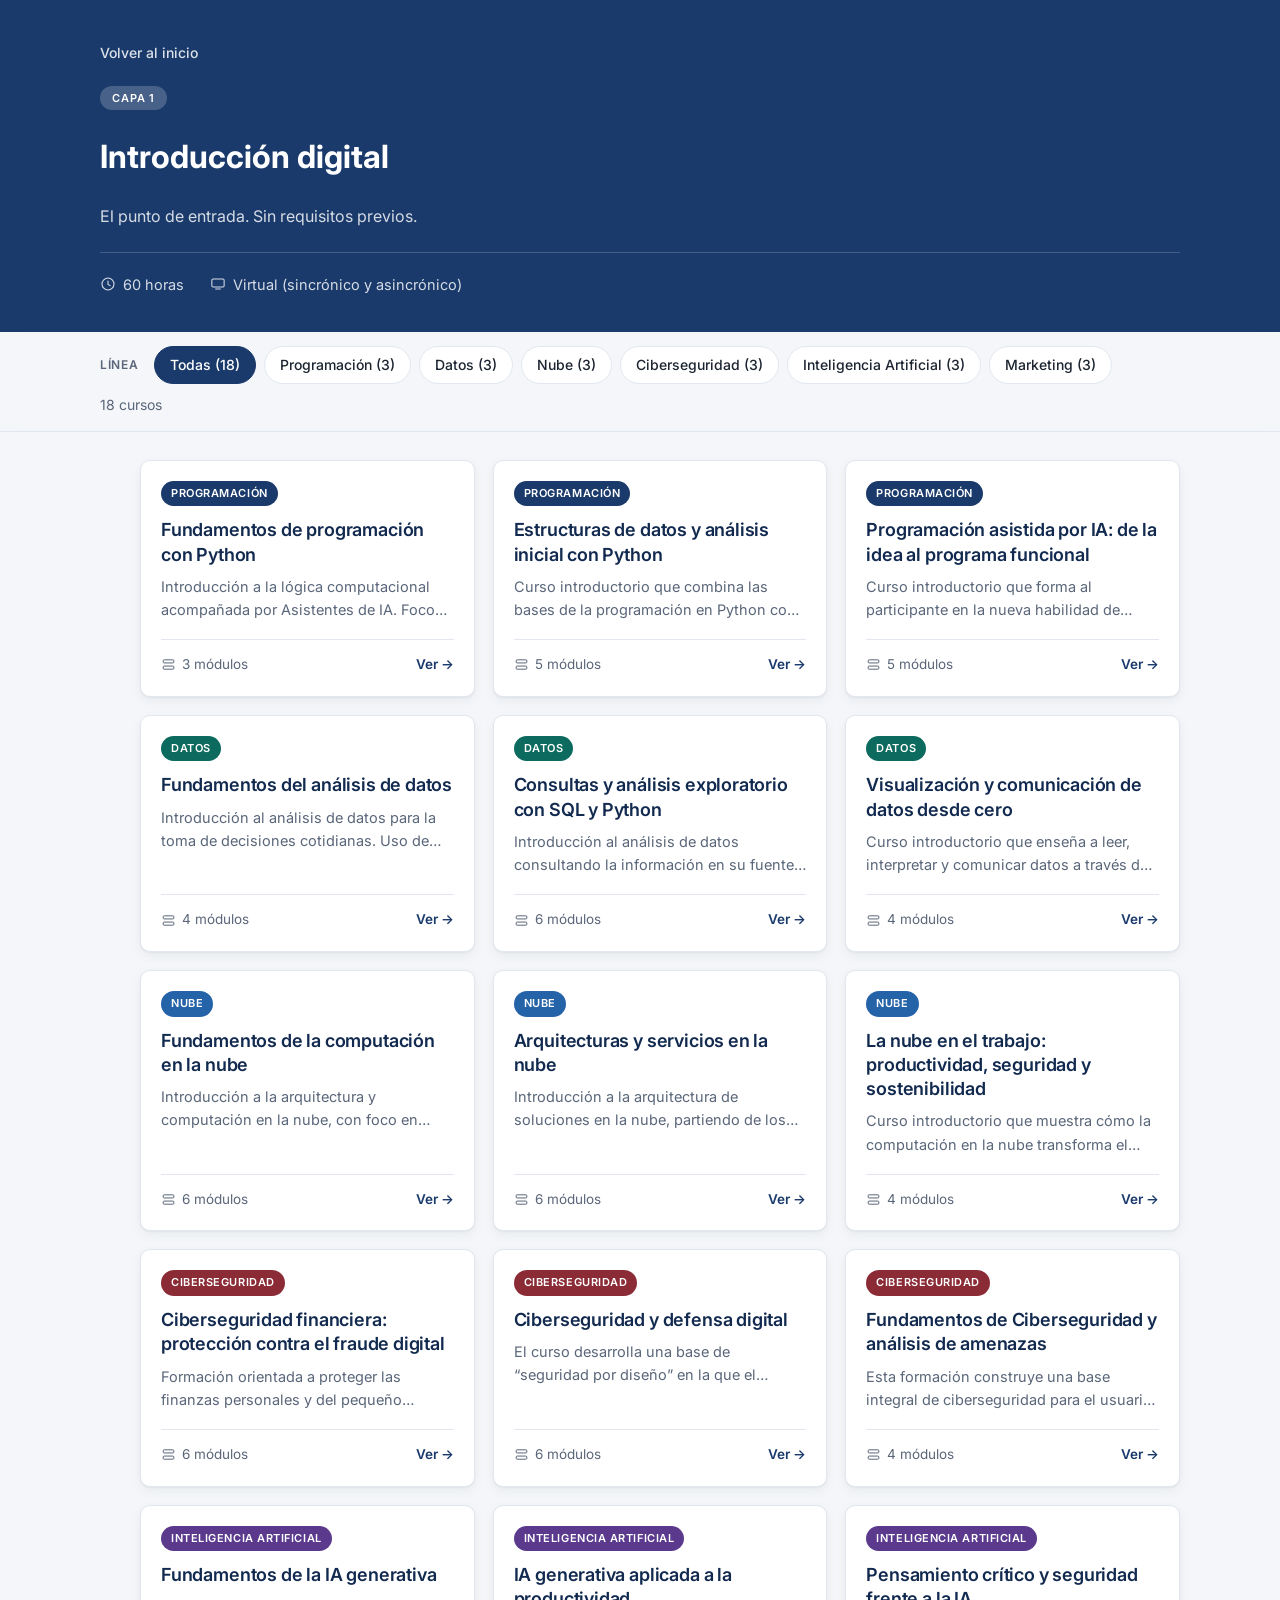
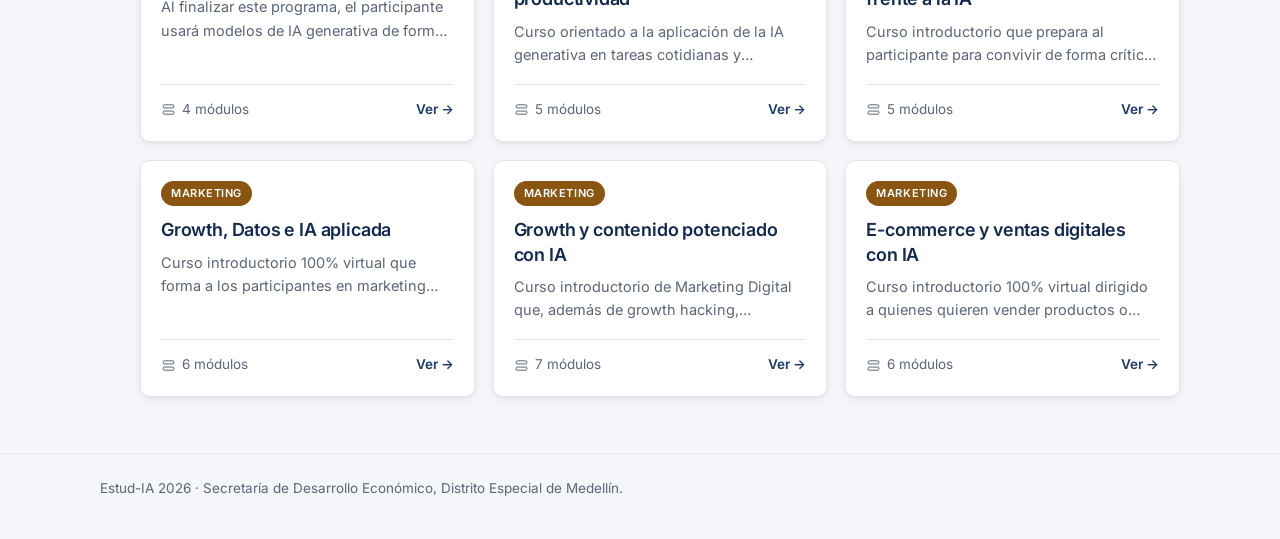
==== capa.html @ e7c335a9 "Capa 1 y Capa 2" ====
<!doctype html>
<html lang="es">
<head>
<meta charset="utf-8">
<meta name="viewport" content="width=device-width, initial-scale=1">
<title>Cursos · Estud-IA</title>
<link rel="preconnect" href="https://fonts.googleapis.com">
<link rel="preconnect" href="https://fonts.gstatic.com" crossorigin>
<link href="https://fonts.googleapis.com/css2?family=Inter:wght@400;500;600;700&display=swap" rel="stylesheet">
<link rel="stylesheet" href="styles.css">
</head>
<body>

<a class="salto" href="#catalogo">Saltar al catálogo</a>

<header class="cabecera">
  <div class="contenedor">
    <a class="volver" href="index.html" id="volver">Volver al inicio</a>
    <div id="cabecera-capa"></div>
  </div>
</header>

<nav class="filtros" aria-label="Filtros del catálogo">
  <div class="contenedor" id="filtros"></div>
</nav>

<main class="contenedor" id="catalogo">

  <p class="estado" id="cargando">Cargando el catálogo…</p>

  <div class="estado oculto" id="error">
    <h2>No se pudo cargar el catálogo</h2>
    <p id="error-detalle"></p>
    <p class="acciones"><a class="boton" href="index.html">Volver al inicio</a></p>
  </div>

  <div class="estado oculto" id="vacio">
    <h2>Sin cursos con estos filtros</h2>
    <p>Prueba con otra combinación o vuelve a «Todas».</p>
  </div>

  <ul class="rejilla oculto" id="rejilla"></ul>

</main>

<footer class="pie-sitio">
  <div class="contenedor">
    <p>Estud-IA 2026 · Secretaría de Desarrollo Económico, Distrito Especial de Medellín.</p>
  </div>
</footer>

<script src="datos.js"></script>
<script>
(function () {
  'use strict';

  var E = window.EstudIA;
  var $ = function (id) { return document.getElementById(id); };

  // ?n=1 o ?n=2. Si falta o no es válido, se asume Capa 1.
  var capa = parseInt(new URLSearchParams(window.location.search).get('n'), 10);
  if (!capa || capa < 1) { capa = 1; }

  var cursos = [];
  var fLinea = 'todas';
  var fNivel = 'todos';

  /* ---- Cabecera ---- */

  function pintarCabecera(meta) {
    var info = E.CAPAS[capa] || { nombre: 'Capa ' + capa, lema: '' };
    document.title = 'Capa ' + capa + ' · ' + info.nombre + ' · Estud-IA';

    var ficha = '';
    if (meta && meta.duracion) {
      ficha += '<span class="dato">' + E.ICONOS.reloj + E.esc(meta.duracion) + '</span>';
    }
    if (meta && meta.modalidad) {
      ficha += '<span class="dato">' + E.ICONOS.modalidad + E.esc(meta.modalidad) + '</span>';
    }

    $('cabecera-capa').innerHTML =
      '<span class="etiqueta-capa">Capa ' + capa + '</span>' +
      '<h1>' + E.esc(info.nombre) + '</h1>' +
      (info.lema ? '<p class="bajada">' + E.esc(info.lema) + '</p>' : '') +
      (ficha ? '<div class="ficha">' + ficha + '</div>' : '');
  }

  /* ---- Filtros ---- */

  function boton(grupo, valor, etiqueta, n, activo) {
    return '<button type="button" class="chip-filtro" data-grupo="' + grupo + '"' +
           ' data-valor="' + E.esc(valor) + '" aria-pressed="' + activo + '">' +
           E.esc(etiqueta) + ' (' + n + ')</button>';
  }

  function pintarFiltros() {
    var html = '';

    // Línea de formación, en el orden de LINEAS.
    var presentes = Object.keys(E.LINEAS).filter(function (cat) {
      return cursos.some(function (c) { return c.categoria === cat; });
    });
    cursos.forEach(function (c) {
      if (presentes.indexOf(c.categoria) === -1) { presentes.push(c.categoria); }
    });

    html += '<div class="grupo-filtro"><span class="etiqueta-filtro">Línea</span>' +
            boton('linea', 'todas', 'Todas', cursos.length, fLinea === 'todas');
    presentes.forEach(function (cat) {
      var n = cursos.filter(function (c) { return c.categoria === cat; }).length;
      html += boton('linea', cat, E.nombreLinea(cat), n, fLinea === cat);
    });
    html += '</div>';

    // Nivel: solo si esta capa los tiene (Capa 1 no).
    var conNivel = Object.keys(E.NIVELES).filter(function (niv) {
      return cursos.some(function (c) { return c.nivel === niv; });
    });
    if (conNivel.length) {
      html += '<div class="grupo-filtro"><span class="etiqueta-filtro">Nivel</span>' +
              boton('nivel', 'todos', 'Todos', cursos.length, fNivel === 'todos');
      conNivel.forEach(function (niv) {
        var n = cursos.filter(function (c) { return c.nivel === niv; }).length;
        html += boton('nivel', niv, E.NIVELES[niv], n, fNivel === niv);
      });
      html += '</div>';
    }

    html += '<p class="conteo" id="conteo"></p>';
    $('filtros').innerHTML = html;
  }

  $('filtros').addEventListener('click', function (ev) {
    var b = ev.target.closest('.chip-filtro');
    if (!b) { return; }
    if (b.dataset.grupo === 'linea') { fLinea = b.dataset.valor; }
    else { fNivel = b.dataset.valor; }

    Array.prototype.forEach.call(
      $('filtros').querySelectorAll('.chip-filtro'),
      function (otro) {
        var activo = (otro.dataset.grupo === 'linea')
          ? otro.dataset.valor === fLinea
          : otro.dataset.valor === fNivel;
        otro.setAttribute('aria-pressed', String(activo));
      }
    );
    pintarCursos();
  });

  /* ---- Tarjetas ---- */

  function tarjeta(c) {
    var n = (c.modulos || []).length;
    var nivel = E.nombreNivel(c.nivel);
    return '' +
      '<li>' +
      '<a class="tarjeta cat-' + E.esc(c.categoria) + '" href="curso.html?id=' +
        encodeURIComponent(c.id) + '">' +
        '<span class="encabezado-tarjeta">' +
          '<span class="chip-cat">' + E.esc(E.nombreLinea(c.categoria)) + '</span>' +
          (nivel ? '<span class="chip-nivel">' + E.esc(nivel) + '</span>' : '') +
        '</span>' +
        '<h2>' + E.esc(c.nombre) + '</h2>' +
        '<p class="resumen">' + E.esc(c.descripcion) + '</p>' +
        '<span class="pie">' +
          '<span class="dato">' + E.ICONOS.modulos + E.plural(n, 'módulo', 'módulos') + '</span>' +
          '<span class="ver" aria-hidden="true">Ver →</span>' +
        '</span>' +
      '</a>' +
      '</li>';
  }

  function pintarCursos() {
    var lista = cursos.filter(function (c) {
      return (fLinea === 'todas' || c.categoria === fLinea) &&
             (fNivel === 'todos'  || c.nivel === fNivel);
    });

    $('rejilla').innerHTML = lista.map(tarjeta).join('');
    $('rejilla').classList.toggle('oculto', lista.length === 0);
    $('vacio').classList.toggle('oculto', lista.length !== 0);

    var conteo = $('conteo');
    if (conteo) {
      conteo.textContent = (lista.length === cursos.length)
        ? E.plural(cursos.length, 'curso', 'cursos')
        : E.plural(lista.length, 'curso', 'cursos') + ' de ' + cursos.length;
    }
  }

  /* ---- Arranque ---- */

  E.cargarCursos().then(function (doc) {
    $('cargando').classList.add('oculto');

    var todos = (doc && doc.cursos) || [];
    cursos = E.ordenar(todos.filter(function (c) { return c.capa === capa; }));

    if (!cursos.length) {
      $('error').classList.remove('oculto');
      $('error-detalle').textContent =
        'No hay cursos publicados para la Capa ' + capa + '.';
      $('cabecera-capa').innerHTML = '<h1>Capa ' + capa + '</h1>';
      return;
    }

    pintarCabecera(E.datosCapa(doc, capa));
    pintarFiltros();
    pintarCursos();

  }).catch(function (err) {
    $('cargando').classList.add('oculto');
    $('cabecera-capa').innerHTML = '<h1>Catálogo</h1>';
    $('error').classList.remove('oculto');
    $('error-detalle').textContent = err.message;
  });

})();
</script>

</body>
</html>
---- styles.css ----
/* Estud-IA — catálogo de cursos. CSS propio, sin frameworks. */

:root {
  --azul: #1a3a6b;
  --azul-oscuro: #122a4f;
  --azul-claro: #e8eef7;

  --fondo: #f4f6f9;
  --blanco: #ffffff;
  --borde: #e2e7ef;

  --texto: #1b2430;
  --texto-suave: #5a6679;

  --radio: 10px;
  --sombra: 0 1px 2px rgba(27, 36, 48, .06), 0 4px 12px rgba(27, 36, 48, .05);
  --sombra-alta: 0 2px 4px rgba(27, 36, 48, .08), 0 12px 28px rgba(27, 36, 48, .10);

  --ancho: 1120px;
  --gutter: 20px;
}

/* Un color por línea de formación. Se usa en el chip de la tarjeta. */
.cat-programacion   { --cat: #1a3a6b; }
.cat-datos          { --cat: #0c6b5e; }
.cat-nube           { --cat: #2563a8; }
.cat-ciberseguridad { --cat: #8a2b36; }
.cat-ia             { --cat: #5b3a8e; }
.cat-marketing      { --cat: #8a5411; }

*, *::before, *::after { box-sizing: border-box; }

html { -webkit-text-size-adjust: 100%; }

body {
  margin: 0;
  font-family: Inter, system-ui, -apple-system, "Segoe UI", Roboto, sans-serif;
  font-size: 16px;
  line-height: 1.6;
  color: var(--texto);
  background: var(--fondo);
  -webkit-font-smoothing: antialiased;
}

a { color: var(--azul); }

.contenedor {
  max-width: var(--ancho);
  margin: 0 auto;
  padding: 0 var(--gutter);
}

/* Accesibilidad: salto al contenido y foco visible. */
.salto {
  position: absolute;
  left: -9999px;
  top: 0;
  background: var(--blanco);
  color: var(--azul);
  padding: 10px 16px;
  z-index: 10;
}
.salto:focus { left: 8px; top: 8px; }

:focus-visible {
  outline: 2px solid var(--azul);
  outline-offset: 2px;
  border-radius: 4px;
}

/* ---------- Encabezado ---------- */

.cabecera {
  background: var(--azul);
  color: var(--blanco);
  padding: 40px 0 36px;
}

.cabecera .marca {
  display: inline-flex;
  align-items: baseline;
  gap: 10px;
  margin: 0 0 10px;
  font-size: 32px;
  line-height: 1.15;
  font-weight: 700;
  letter-spacing: -.02em;
}

.cabecera .marca .capa {
  font-size: 13px;
  font-weight: 500;
  letter-spacing: .06em;
  text-transform: uppercase;
  padding: 4px 9px;
  border-radius: 999px;
  background: rgba(255, 255, 255, .16);
}

.cabecera p {
  margin: 0;
  max-width: 60ch;
  font-size: 16px;
  color: rgba(255, 255, 255, .82);
}

/* ---------- Filtros ---------- */

.filtros {
  position: sticky;
  top: 0;
  z-index: 5;
  background: rgba(244, 246, 249, .92);
  backdrop-filter: blur(8px);
  border-bottom: 1px solid var(--borde);
  padding: 14px 0;
  margin-bottom: 28px;
}

.filtros .fila {
  display: flex;
  flex-wrap: wrap;
  align-items: center;
  gap: 8px;
}

.filtros .conteo {
  margin-left: auto;
  font-size: 14px;
  color: var(--texto-suave);
  white-space: nowrap;
}

.chip-filtro {
  font: inherit;
  font-size: 14px;
  font-weight: 500;
  color: var(--texto);
  background: var(--blanco);
  border: 1px solid var(--borde);
  border-radius: 999px;
  padding: 7px 15px;
  cursor: pointer;
  transition: background .15s, border-color .15s, color .15s;
}

.chip-filtro:hover {
  border-color: var(--azul);
  color: var(--azul);
}

.chip-filtro[aria-pressed="true"] {
  background: var(--azul);
  border-color: var(--azul);
  color: var(--blanco);
}

/* ---------- Rejilla de tarjetas ---------- */

.rejilla {
  display: grid;
  grid-template-columns: repeat(auto-fill, minmax(300px, 1fr));
  gap: 18px;
  padding-bottom: 56px;
  list-style: none;
  margin: 0;
}

.tarjeta {
  display: flex;
  flex-direction: column;
  height: 100%;
  background: var(--blanco);
  border: 1px solid var(--borde);
  border-radius: var(--radio);
  box-shadow: var(--sombra);
  padding: 20px;
  text-decoration: none;
  color: inherit;
  transition: transform .15s, box-shadow .15s, border-color .15s;
}

.tarjeta:hover,
.tarjeta:focus-visible {
  transform: translateY(-2px);
  box-shadow: var(--sombra-alta);
  border-color: #c9d4e6;
}

.chip-cat {
  align-self: flex-start;
  font-size: 11px;
  font-weight: 600;
  letter-spacing: .05em;
  text-transform: uppercase;
  color: var(--blanco);
  background: var(--cat, var(--azul));
  border-radius: 999px;
  padding: 4px 10px;
  margin-bottom: 12px;
}

.tarjeta h2 {
  margin: 0 0 8px;
  font-size: 18px;
  line-height: 1.35;
  font-weight: 600;
  letter-spacing: -.01em;
  color: var(--azul-oscuro);
}

/* Descripción truncada a 2 líneas. */
.tarjeta .resumen {
  margin: 0 0 18px;
  font-size: 14.5px;
  color: var(--texto-suave);
  display: -webkit-box;
  -webkit-line-clamp: 2;
  line-clamp: 2;
  -webkit-box-orient: vertical;
  overflow: hidden;
}

.tarjeta .pie {
  margin-top: auto;
  display: flex;
  align-items: center;
  gap: 14px;
  padding-top: 14px;
  border-top: 1px solid var(--borde);
  font-size: 13.5px;
  color: var(--texto-suave);
}

.tarjeta .pie .dato {
  display: inline-flex;
  align-items: center;
  gap: 6px;
}

.tarjeta .pie svg {
  width: 15px;
  height: 15px;
  flex: none;
  stroke: currentColor;
  fill: none;
  stroke-width: 1.6;
}

.tarjeta .ver {
  margin-left: auto;
  font-weight: 600;
  color: var(--azul);
}

/* ---------- Estados ---------- */

.estado {
  background: var(--blanco);
  border: 1px solid var(--borde);
  border-radius: var(--radio);
  padding: 44px 24px;
  margin-bottom: 56px;
  text-align: center;
  color: var(--texto-suave);
}

.estado h2 {
  margin: 0 0 8px;
  font-size: 20px;
  color: var(--texto);
}

.estado p { margin: 0 auto; max-width: 52ch; }

.estado code {
  font-family: ui-monospace, SFMono-Regular, Menlo, Consolas, monospace;
  font-size: 13px;
  background: var(--fondo);
  border: 1px solid var(--borde);
  border-radius: 5px;
  padding: 2px 6px;
}

.oculto { display: none !important; }

/* ---------- Detalle del curso ---------- */

.volver {
  display: inline-flex;
  align-items: center;
  gap: 7px;
  font-size: 14px;
  font-weight: 500;
  color: rgba(255, 255, 255, .85);
  text-decoration: none;
  margin-bottom: 20px;
}

.volver:hover { color: var(--blanco); text-decoration: underline; }

.volver svg {
  width: 16px;
  height: 16px;
  stroke: currentColor;
  fill: none;
  stroke-width: 1.8;
}

/* Sobre el azul oscuro de la cabecera el color de linea no contrasta:
   el chip del detalle usa un velo blanco en su lugar. */
.cabecera-curso .chip-cat {
  margin-bottom: 14px;
  background: rgba(255, 255, 255, .18);
}

.cabecera-curso h1 {
  margin: 0 0 14px;
  font-size: 30px;
  line-height: 1.2;
  font-weight: 700;
  letter-spacing: -.02em;
  max-width: 28ch;
}

.ficha {
  display: flex;
  flex-wrap: wrap;
  gap: 10px 26px;
  margin-top: 22px;
  padding-top: 20px;
  border-top: 1px solid rgba(255, 255, 255, .18);
  font-size: 14.5px;
  color: rgba(255, 255, 255, .82);
}

.ficha .dato { display: inline-flex; align-items: center; gap: 7px; }

.ficha svg {
  width: 16px;
  height: 16px;
  flex: none;
  stroke: currentColor;
  fill: none;
  stroke-width: 1.6;
}

.detalle { padding: 32px 0 64px; }

.bloque {
  background: var(--blanco);
  border: 1px solid var(--borde);
  border-radius: var(--radio);
  box-shadow: var(--sombra);
  padding: 24px;
  margin-bottom: 18px;
}

.bloque > h2 {
  margin: 0 0 14px;
  font-size: 13px;
  font-weight: 600;
  letter-spacing: .07em;
  text-transform: uppercase;
  color: var(--texto-suave);
}

.bloque p { margin: 0; }

.herramientas {
  display: flex;
  flex-wrap: wrap;
  gap: 8px;
  list-style: none;
  margin: 0;
  padding: 0;
}

.herramientas li {
  font-size: 14px;
  background: var(--azul-claro);
  color: var(--azul-oscuro);
  border-radius: 6px;
  padding: 5px 11px;
}

/* Secciones colapsables: <details> nativo, sin JS. */
.plegable {
  background: var(--blanco);
  border: 1px solid var(--borde);
  border-radius: var(--radio);
  box-shadow: var(--sombra);
  margin-bottom: 12px;
  overflow: hidden;
}

.plegable > summary {
  display: flex;
  align-items: center;
  gap: 12px;
  padding: 16px 22px;
  cursor: pointer;
  font-weight: 600;
  color: var(--azul-oscuro);
  list-style: none;
}

.plegable > summary::-webkit-details-marker { display: none; }

.plegable > summary:hover { background: #fafbfd; }

.plegable > summary .flecha {
  margin-left: auto;
  flex: none;
  width: 18px;
  height: 18px;
  stroke: var(--texto-suave);
  fill: none;
  stroke-width: 1.8;
  transition: transform .18s;
}

.plegable[open] > summary .flecha { transform: rotate(180deg); }

.plegable > summary .num {
  flex: none;
  width: 30px;
  height: 30px;
  display: grid;
  place-items: center;
  border-radius: 7px;
  background: var(--azul-claro);
  color: var(--azul);
  font-size: 13px;
  font-weight: 600;
}

.plegable .cuerpo {
  padding: 4px 22px 20px;
  border-top: 1px solid var(--borde);
}

.plegable .cuerpo p { margin: 16px 0 0; }

.plegable .cuerpo ul {
  margin: 16px 0 0;
  padding-left: 22px;
}

.plegable .cuerpo li { margin-bottom: 7px; }

.modulos-titulo {
  margin: 34px 0 14px;
  font-size: 18px;
  font-weight: 600;
  letter-spacing: -.01em;
}

.modulos-titulo span {
  font-size: 14px;
  font-weight: 400;
  color: var(--texto-suave);
}

.acciones { margin-top: 32px; }

.boton {
  display: inline-flex;
  align-items: center;
  gap: 8px;
  font-size: 15px;
  font-weight: 600;
  color: var(--blanco);
  background: var(--azul);
  border-radius: 8px;
  padding: 12px 22px;
  text-decoration: none;
  transition: background .15s;
}

.boton:hover { background: var(--azul-oscuro); }

.boton svg {
  width: 17px;
  height: 17px;
  stroke: currentColor;
  fill: none;
  stroke-width: 1.8;
}

.pie-sitio {
  border-top: 1px solid var(--borde);
  padding: 24px 0 40px;
  font-size: 13.5px;
  color: var(--texto-suave);
}

.pie-sitio p { margin: 0; }

/* ---------- Móvil ---------- */

@media (max-width: 620px) {
  .cabecera { padding: 28px 0 24px; }
  .cabecera .marca { font-size: 26px; }
  .cabecera-curso h1 { font-size: 24px; }
  .rejilla { grid-template-columns: 1fr; gap: 14px; }
  .filtros .fila { gap: 7px; }
  .filtros .conteo { margin-left: 0; width: 100%; order: 3; }
  .chip-filtro { font-size: 13.5px; padding: 6px 13px; }
  .bloque, .plegable > summary { padding-left: 16px; padding-right: 16px; }
  .plegable .cuerpo { padding-left: 16px; padding-right: 16px; }
}

@media (prefers-reduced-motion: reduce) {
  * { transition: none !important; }
  .tarjeta:hover { transform: none; }
}

@media print {
  .filtros, .volver, .acciones, .salto { display: none; }
  .cabecera { background: none; color: #000; }
  .cabecera p, .ficha { color: #333; }
  .plegable .cuerpo { display: block !important; }
}

/* =====================================================================
   Portada (index.html) y elementos nuevos de dos capas
   ===================================================================== */

.portada {
  background: linear-gradient(160deg, var(--azul) 0%, #15305a 100%);
  color: var(--blanco);
  padding: 64px 0 56px;
}

.portada .sobretitulo {
  margin: 0 0 14px;
  font-size: 13px;
  font-weight: 500;
  letter-spacing: .07em;
  text-transform: uppercase;
  color: rgba(255, 255, 255, .62);
}

.portada h1 {
  margin: 0 0 18px;
  font-size: 48px;
  line-height: 1.05;
  font-weight: 700;
  letter-spacing: -.03em;
}

.portada h1 .anio {
  font-weight: 400;
  color: rgba(255, 255, 255, .5);
}

.bajada {
  margin: 0;
  max-width: 62ch;
  font-size: 17px;
  line-height: 1.6;
  color: rgba(255, 255, 255, .84);
}

.acciones-portada {
  display: flex;
  flex-wrap: wrap;
  gap: 12px;
  margin: 30px 0 0;
}

.boton.secundario {
  background: transparent;
  color: var(--blanco);
  box-shadow: inset 0 0 0 1px rgba(255, 255, 255, .34);
}

.boton.secundario:hover { background: rgba(255, 255, 255, .1); }

.detalle .boton.secundario {
  color: var(--azul);
  box-shadow: inset 0 0 0 1px #c9d4e6;
}

.detalle .boton.secundario:hover { background: var(--azul-claro); }

/* ---- Cifras ---- */

.cifras {
  background: var(--blanco);
  border-bottom: 1px solid var(--borde);
}

.rejilla-cifras {
  display: grid;
  grid-template-columns: repeat(auto-fit, minmax(150px, 1fr));
  gap: 4px 24px;
  padding-top: 26px;
  padding-bottom: 26px;
}

.cifra { display: flex; flex-direction: column; gap: 2px; }

.cifra b {
  font-size: 30px;
  font-weight: 700;
  letter-spacing: -.02em;
  color: var(--azul);
  line-height: 1.1;
}

.cifra span { font-size: 14px; color: var(--texto-suave); }

.cargando-cifras { margin: 26px 0; color: var(--texto-suave); }

/* ---- Secciones ---- */

.seccion { padding: 56px 0; }
.seccion.alterna { background: var(--blanco); border-block: 1px solid var(--borde); }

.titulo-seccion {
  margin: 0 0 10px;
  font-size: 24px;
  font-weight: 700;
  letter-spacing: -.02em;
}

.intro-seccion {
  margin: 0 0 28px;
  max-width: 62ch;
  color: var(--texto-suave);
}

.subtitulo {
  margin: 0 0 14px;
  font-size: 13px;
  font-weight: 600;
  letter-spacing: .07em;
  text-transform: uppercase;
  color: var(--texto-suave);
}

.dos-columnas {
  display: grid;
  grid-template-columns: repeat(auto-fit, minmax(300px, 1fr));
  gap: 36px;
}

.prosa p { margin: 0 0 14px; max-width: 60ch; }
.prosa .nota-fuente { font-size: 14px; color: var(--texto-suave); }

.objetivos { margin: 0; padding-left: 20px; }
.objetivos li { margin-bottom: 11px; }

/* ---- Tarjetas de capa ---- */

.rejilla-capas {
  display: grid;
  grid-template-columns: repeat(auto-fit, minmax(320px, 1fr));
  gap: 20px;
}

.tarjeta-capa {
  display: flex;
  flex-direction: column;
  background: var(--blanco);
  border: 1px solid var(--borde);
  border-radius: 14px;
  box-shadow: var(--sombra);
  padding: 26px;
  text-decoration: none;
  color: inherit;
  transition: transform .15s, box-shadow .15s, border-color .15s;
}

.tarjeta-capa:hover,
.tarjeta-capa:focus-visible {
  transform: translateY(-3px);
  box-shadow: var(--sombra-alta);
  border-color: #c9d4e6;
}

.etiqueta-capa {
  align-self: flex-start;
  font-size: 11px;
  font-weight: 600;
  letter-spacing: .08em;
  text-transform: uppercase;
  color: var(--blanco);
  background: var(--azul);
  border-radius: 999px;
  padding: 5px 12px;
  margin-bottom: 14px;
}

.tarjeta-capa.capa-2 .etiqueta-capa { background: #0c6b5e; }

.cabecera .etiqueta-capa { background: rgba(255, 255, 255, .2); }

.tarjeta-capa h3 {
  margin: 0 0 6px;
  font-size: 21px;
  font-weight: 600;
  letter-spacing: -.015em;
  color: var(--azul-oscuro);
}

.tarjeta-capa .lema { margin: 0 0 12px; font-weight: 500; }
.tarjeta-capa .detalle-capa { margin: 0 0 16px; font-size: 14.5px; color: var(--texto-suave); }

.pastillas { display: flex; flex-wrap: wrap; gap: 6px; margin: 0 0 16px; }

.pastilla {
  font-size: 12.5px;
  font-weight: 500;
  background: var(--azul-claro);
  color: var(--azul-oscuro);
  border-radius: 6px;
  padding: 4px 10px;
}

.ficha-capa {
  list-style: none;
  margin: 0 0 18px;
  padding: 16px 0 0;
  border-top: 1px solid var(--borde);
  font-size: 14px;
  color: var(--texto-suave);
}

.ficha-capa li { margin-bottom: 6px; }
.ficha-capa b { color: var(--texto); }

.tarjeta-capa .cta { margin-top: auto; font-weight: 600; color: var(--azul); }

/* ---- Líneas ---- */

.rejilla-lineas {
  display: grid;
  grid-template-columns: repeat(auto-fit, minmax(230px, 1fr));
  gap: 12px;
  list-style: none;
  margin: 0;
  padding: 0;
}

.tarjeta-linea {
  display: grid;
  grid-template-columns: auto 1fr;
  gap: 2px 11px;
  align-items: center;
  background: var(--blanco);
  border: 1px solid var(--borde);
  border-radius: var(--radio);
  padding: 15px 18px;
}

.tarjeta-linea .punto {
  grid-row: span 2;
  width: 11px;
  height: 11px;
  border-radius: 50%;
  background: var(--cat, var(--azul));
}

.tarjeta-linea .menudo { font-size: 13px; color: var(--texto-suave); }

/* ---- Filtros en dos grupos ---- */

.grupo-filtro {
  display: flex;
  flex-wrap: wrap;
  align-items: center;
  gap: 8px;
}

.grupo-filtro + .grupo-filtro { margin-top: 8px; }

.etiqueta-filtro {
  font-size: 12px;
  font-weight: 600;
  letter-spacing: .06em;
  text-transform: uppercase;
  color: var(--texto-suave);
  min-width: 46px;
}

.filtros .conteo { margin: 10px 0 0; font-size: 14px; color: var(--texto-suave); }

/* ---- Chip de nivel ---- */

.encabezado-tarjeta {
  display: flex;
  flex-wrap: wrap;
  align-items: center;
  gap: 7px;
  margin-bottom: 12px;
}

.encabezado-tarjeta .chip-cat { margin-bottom: 0; }

.chip-nivel {
  font-size: 11px;
  font-weight: 600;
  letter-spacing: .05em;
  text-transform: uppercase;
  color: var(--texto-suave);
  background: var(--fondo);
  box-shadow: inset 0 0 0 1px var(--borde);
  border-radius: 999px;
  padding: 4px 10px;
}

.cabecera .chip-nivel {
  color: rgba(255, 255, 255, .88);
  background: transparent;
  box-shadow: inset 0 0 0 1px rgba(255, 255, 255, .34);
}

.cabecera .encabezado-tarjeta { margin-bottom: 14px; }

.pie-sitio .menudo { margin-top: 6px; font-size: 12.5px; }

/* ---- Móvil ---- */

@media (max-width: 620px) {
  .portada { padding: 40px 0 36px; }
  .portada h1 { font-size: 34px; }
  .bajada { font-size: 15.5px; }
  .seccion { padding: 40px 0; }
  .titulo-seccion { font-size: 20px; }
  .cifra b { font-size: 25px; }
  .rejilla-capas, .rejilla-lineas { grid-template-columns: 1fr; }
  .tarjeta-capa { padding: 20px; }
  .acciones-portada .boton { flex: 1 1 auto; justify-content: center; }
  .etiqueta-filtro { min-width: 100%; }
}
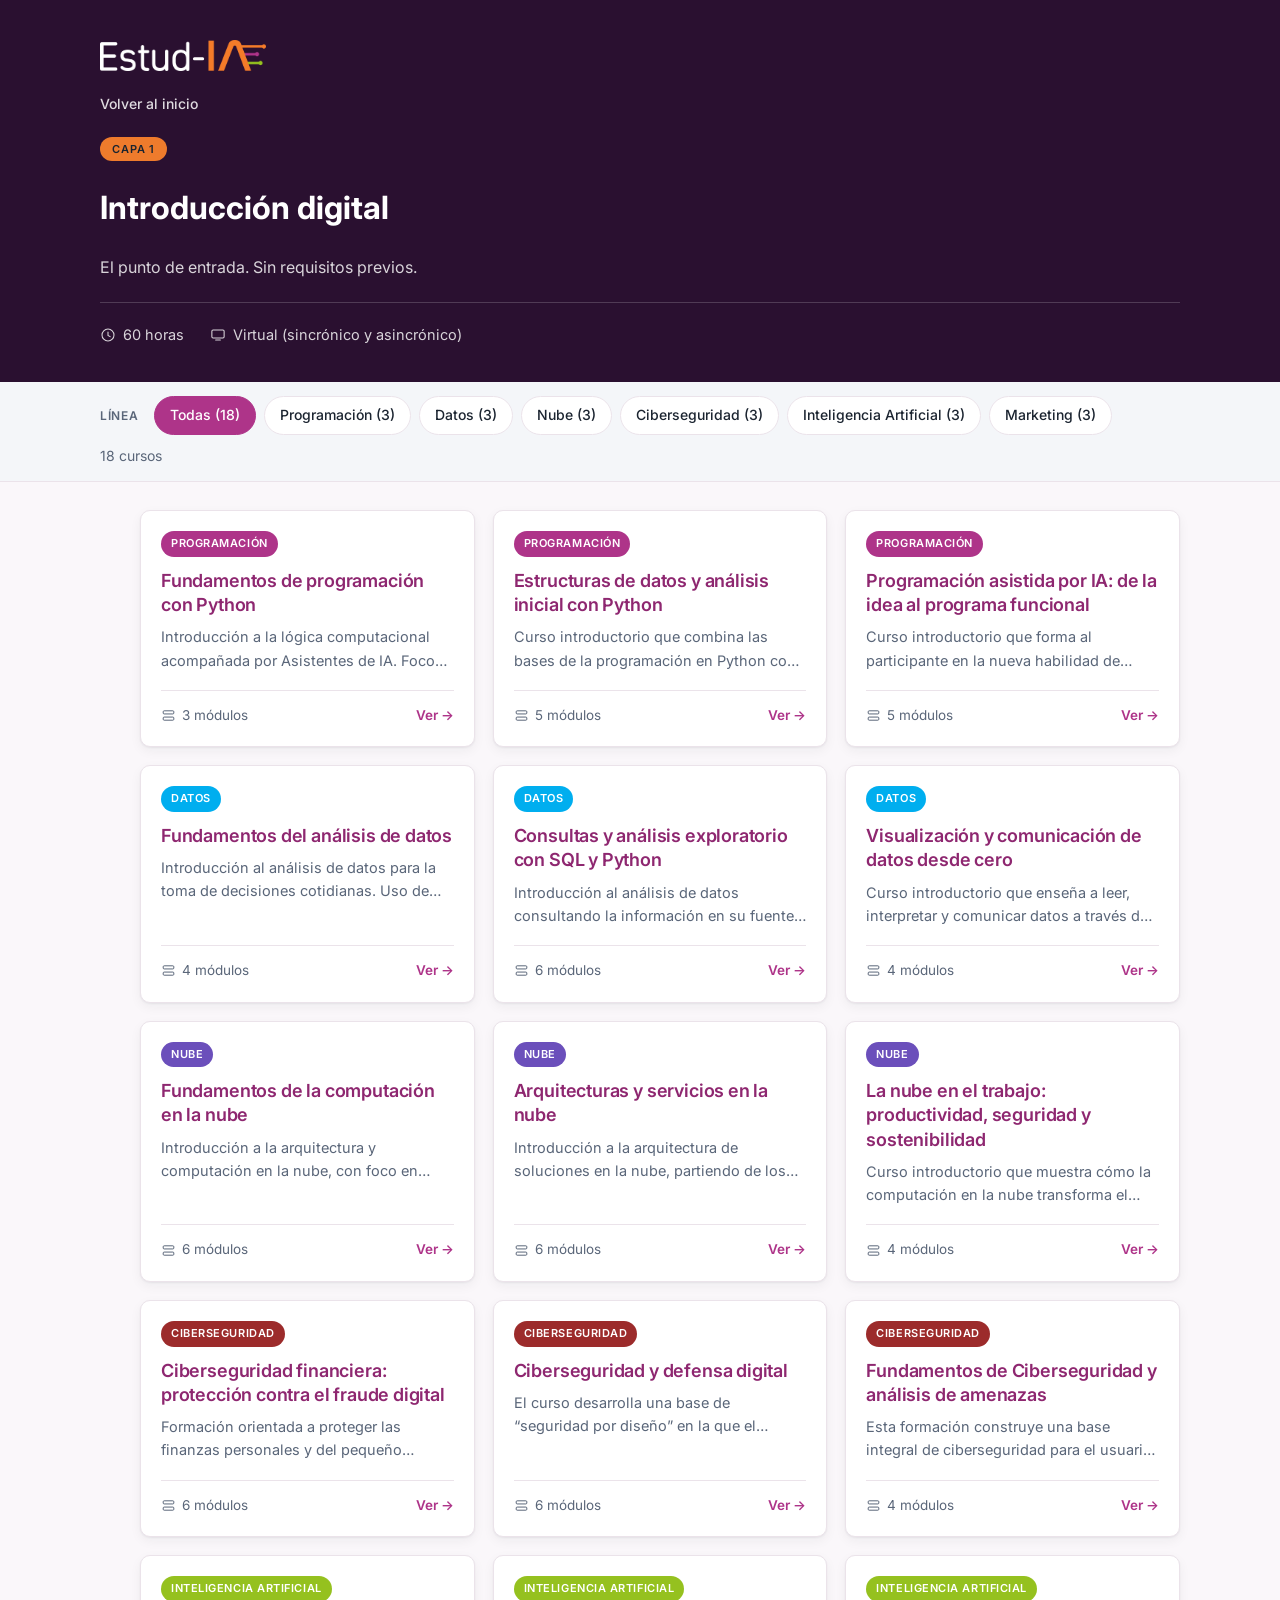
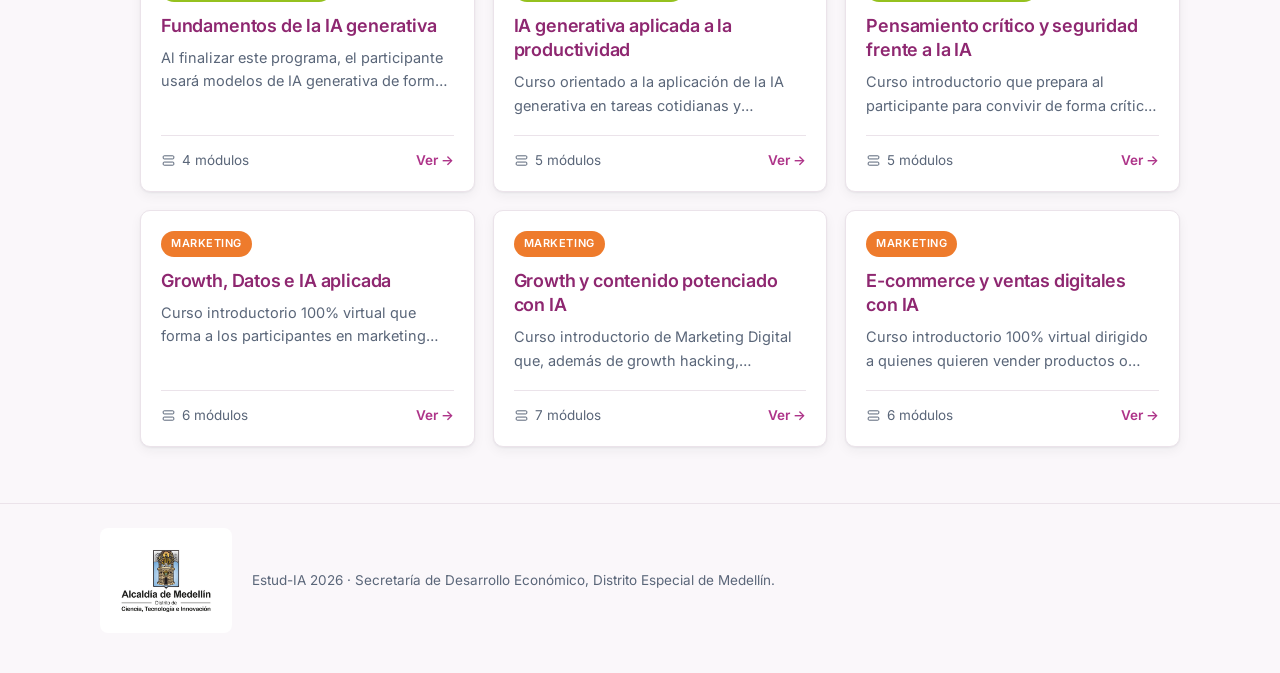
==== commit 8ff801eb: "Colores" ====
--- a/capa.html
+++ b/capa.html
@@ -15,6 +15,9 @@
 
 <header class="cabecera">
   <div class="contenedor">
+    <a class="masthead" href="index.html" aria-label="Estud-IA, ir al inicio">
+      <img src="img/estud-ia.png" alt="Estud-IA" width="900" height="166">
+    </a>
     <a class="volver" href="index.html" id="volver">Volver al inicio</a>
     <div id="cabecera-capa"></div>
   </div>
@@ -45,7 +48,12 @@
 
 <footer class="pie-sitio">
   <div class="contenedor">
-    <p>Estud-IA 2026 · Secretaría de Desarrollo Económico, Distrito Especial de Medellín.</p>
+    <div class="pie-marcas">
+      <img class="sello" src="img/alcaldia-medellin.png"
+           alt="Alcaldía de Medellín · Distrito de Ciencia, Tecnología e Innovación"
+           width="420" height="320">
+      <p>Estud-IA 2026 · Secretaría de Desarrollo Económico, Distrito Especial de Medellín.</p>
+    </div>
   </div>
 </footer>
 
@@ -80,7 +88,7 @@
     }
 
     $('cabecera-capa').innerHTML =
-      '<span class="etiqueta-capa">Capa ' + capa + '</span>' +
+      '<span class="etiqueta-capa capa-' + capa + '">Capa ' + capa + '</span>' +
       '<h1>' + E.esc(info.nombre) + '</h1>' +
       (info.lema ? '<p class="bajada">' + E.esc(info.lema) + '</p>' : '') +
       (ficha ? '<div class="ficha">' + ficha + '</div>' : '');
--- a/styles.css
+++ b/styles.css
@@ -1,13 +1,23 @@
 /* Estud-IA — catálogo de cursos. CSS propio, sin frameworks. */
 
 :root {
-  --azul: #1a3a6b;
-  --azul-oscuro: #122a4f;
-  --azul-claro: #e8eef7;
-
-  --fondo: #f4f6f9;
+  /* Identidad grafica. Los tres colores de marca son #ae3489, #ee7b2c y
+     #00aeef. Solo el magenta alcanza contraste AA para texto (5.75:1): el
+     naranja (2.80) y el cian (2.53) no, asi que se usan como fondo con
+     texto oscuro o como acento grafico, nunca como color de letra. */
+  --marca: #ae3489;
+  --marca-oscura: #8e2770;
+  --marca-clara: #f7e9f3;
+
+  --naranja: #ee7b2c;
+  --cian: #00aeef;
+
+  --hero: #2a1030;
+  --hero-alto: #3a1640;
+
+  --fondo: #faf7fa;
   --blanco: #ffffff;
-  --borde: #e2e7ef;
+  --borde: #ebe3ea;
 
   --texto: #1b2430;
   --texto-suave: #5a6679;
@@ -21,12 +31,16 @@
 }
 
 /* Un color por línea de formación. Se usa en el chip de la tarjeta. */
-.cat-programacion   { --cat: #1a3a6b; }
-.cat-datos          { --cat: #0c6b5e; }
-.cat-nube           { --cat: #2563a8; }
-.cat-ciberseguridad { --cat: #8a2b36; }
-.cat-ia             { --cat: #5b3a8e; }
-.cat-marketing      { --cat: #8a5411; }
+/* Un tono por linea. Son puntos decorativos junto a una etiqueta escrita,
+   no el unico portador del significado. Anclados en los tres colores de
+   marca mas el verde del logotipo; los dos restantes se interpolan. La
+   pareja mas parecida queda a 121 de distancia RGB y 42 grados de tono. */
+.cat-programacion   { --cat: #ae3489; }   /* magenta de marca */
+.cat-ciberseguridad { --cat: #9c2b2b; }
+.cat-marketing      { --cat: #ee7b2c; }   /* naranja de marca */
+.cat-ia             { --cat: #95c11f; }   /* verde del logotipo */
+.cat-datos          { --cat: #00aeef; }   /* cian de marca */
+.cat-nube           { --cat: #6b4fbb; }
 
 *, *::before, *::after { box-sizing: border-box; }
 
@@ -42,7 +56,7 @@
   -webkit-font-smoothing: antialiased;
 }
 
-a { color: var(--azul); }
+a { color: var(--marca); }
 
 .contenedor {
   max-width: var(--ancho);
@@ -56,14 +70,14 @@
   left: -9999px;
   top: 0;
   background: var(--blanco);
-  color: var(--azul);
+  color: var(--marca);
   padding: 10px 16px;
   z-index: 10;
 }
 .salto:focus { left: 8px; top: 8px; }
 
 :focus-visible {
-  outline: 2px solid var(--azul);
+  outline: 2px solid var(--marca);
   outline-offset: 2px;
   border-radius: 4px;
 }
@@ -71,7 +85,7 @@
 /* ---------- Encabezado ---------- */
 
 .cabecera {
-  background: var(--azul);
+  background: var(--hero);
   color: var(--blanco);
   padding: 40px 0 36px;
 }
@@ -145,13 +159,13 @@
 }
 
 .chip-filtro:hover {
-  border-color: var(--azul);
-  color: var(--azul);
+  border-color: var(--marca);
+  color: var(--marca);
 }
 
 .chip-filtro[aria-pressed="true"] {
-  background: var(--azul);
-  border-color: var(--azul);
+  background: var(--marca);
+  border-color: var(--marca);
   color: var(--blanco);
 }
 
@@ -184,7 +198,7 @@
 .tarjeta:focus-visible {
   transform: translateY(-2px);
   box-shadow: var(--sombra-alta);
-  border-color: #c9d4e6;
+  border-color: #dcc4d6;
 }
 
 .chip-cat {
@@ -194,7 +208,7 @@
   letter-spacing: .05em;
   text-transform: uppercase;
   color: var(--blanco);
-  background: var(--cat, var(--azul));
+  background: var(--cat, var(--marca));
   border-radius: 999px;
   padding: 4px 10px;
   margin-bottom: 12px;
@@ -206,7 +220,7 @@
   line-height: 1.35;
   font-weight: 600;
   letter-spacing: -.01em;
-  color: var(--azul-oscuro);
+  color: var(--marca-oscura);
 }
 
 /* Descripción truncada a 2 líneas. */
@@ -250,7 +264,7 @@
 .tarjeta .ver {
   margin-left: auto;
   font-weight: 600;
-  color: var(--azul);
+  color: var(--marca);
 }
 
 /* ---------- Estados ---------- */
@@ -378,8 +392,8 @@
 
 .herramientas li {
   font-size: 14px;
-  background: var(--azul-claro);
-  color: var(--azul-oscuro);
+  background: var(--marca-clara);
+  color: var(--marca-oscura);
   border-radius: 6px;
   padding: 5px 11px;
 }
@@ -401,7 +415,7 @@
   padding: 16px 22px;
   cursor: pointer;
   font-weight: 600;
-  color: var(--azul-oscuro);
+  color: var(--marca-oscura);
   list-style: none;
 }
 
@@ -429,8 +443,8 @@
   display: grid;
   place-items: center;
   border-radius: 7px;
-  background: var(--azul-claro);
-  color: var(--azul);
+  background: var(--marca-clara);
+  color: var(--marca);
   font-size: 13px;
   font-weight: 600;
 }
@@ -471,14 +485,14 @@
   font-size: 15px;
   font-weight: 600;
   color: var(--blanco);
-  background: var(--azul);
+  background: var(--marca);
   border-radius: 8px;
   padding: 12px 22px;
   text-decoration: none;
   transition: background .15s;
 }
 
-.boton:hover { background: var(--azul-oscuro); }
+.boton:hover { background: var(--marca-oscura); }
 
 .boton svg {
   width: 17px;
@@ -528,7 +542,7 @@
    ===================================================================== */
 
 .portada {
-  background: linear-gradient(160deg, var(--azul) 0%, #15305a 100%);
+  background: linear-gradient(155deg, var(--hero-alto) 0%, var(--hero) 62%, #1d0b22 100%);
   color: var(--blanco);
   padding: 64px 0 56px;
 }
@@ -579,11 +593,11 @@
 .boton.secundario:hover { background: rgba(255, 255, 255, .1); }
 
 .detalle .boton.secundario {
-  color: var(--azul);
-  box-shadow: inset 0 0 0 1px #c9d4e6;
-}
-
-.detalle .boton.secundario:hover { background: var(--azul-claro); }
+  color: var(--marca);
+  box-shadow: inset 0 0 0 1px #e0cdda;
+}
+
+.detalle .boton.secundario:hover { background: var(--marca-clara); }
 
 /* ---- Cifras ---- */
 
@@ -606,7 +620,7 @@
   font-size: 30px;
   font-weight: 700;
   letter-spacing: -.02em;
-  color: var(--azul);
+  color: var(--marca);
   line-height: 1.1;
 }
 
@@ -678,7 +692,7 @@
 .tarjeta-capa:focus-visible {
   transform: translateY(-3px);
   box-shadow: var(--sombra-alta);
-  border-color: #c9d4e6;
+  border-color: #dcc4d6;
 }
 
 .etiqueta-capa {
@@ -688,13 +702,12 @@
   letter-spacing: .08em;
   text-transform: uppercase;
   color: var(--blanco);
-  background: var(--azul);
+  background: var(--marca);
   border-radius: 999px;
   padding: 5px 12px;
   margin-bottom: 14px;
 }
 
-.tarjeta-capa.capa-2 .etiqueta-capa { background: #0c6b5e; }
 
 .cabecera .etiqueta-capa { background: rgba(255, 255, 255, .2); }
 
@@ -703,7 +716,7 @@
   font-size: 21px;
   font-weight: 600;
   letter-spacing: -.015em;
-  color: var(--azul-oscuro);
+  color: var(--marca-oscura);
 }
 
 .tarjeta-capa .lema { margin: 0 0 12px; font-weight: 500; }
@@ -714,8 +727,8 @@
 .pastilla {
   font-size: 12.5px;
   font-weight: 500;
-  background: var(--azul-claro);
-  color: var(--azul-oscuro);
+  background: var(--marca-clara);
+  color: var(--marca-oscura);
   border-radius: 6px;
   padding: 4px 10px;
 }
@@ -732,7 +745,7 @@
 .ficha-capa li { margin-bottom: 6px; }
 .ficha-capa b { color: var(--texto); }
 
-.tarjeta-capa .cta { margin-top: auto; font-weight: 600; color: var(--azul); }
+.tarjeta-capa .cta { margin-top: auto; font-weight: 600; color: var(--marca); }
 
 /* ---- Líneas ---- */
 
@@ -761,7 +774,7 @@
   width: 11px;
   height: 11px;
   border-radius: 50%;
-  background: var(--cat, var(--azul));
+  background: var(--cat, var(--marca));
 }
 
 .tarjeta-linea .menudo { font-size: 13px; color: var(--texto-suave); }
@@ -836,3 +849,83 @@
   .acciones-portada .boton { flex: 1 1 auto; justify-content: center; }
   .etiqueta-filtro { min-width: 100%; }
 }
+
+/* =====================================================================
+   Logotipos
+   ===================================================================== */
+
+/* El logotipo de Estud-IA lleva la palabra "Estud-" en blanco, asi que
+   SOLO puede ir sobre fondo oscuro. Nunca sobre el fondo claro. */
+
+.logotipo {
+  display: flex;
+  flex-wrap: wrap;
+  align-items: baseline;
+  gap: 14px;
+  margin: 0 0 18px;
+}
+
+.logotipo img {
+  display: block;
+  width: 340px;
+  max-width: 78vw;
+  height: auto;
+}
+
+.logotipo .anio {
+  font-size: 30px;
+  font-weight: 400;
+  letter-spacing: -.02em;
+  color: rgba(255, 255, 255, .5);
+}
+
+.masthead {
+  /* Bloque propio: si no, el enlace de regreso se le pega al lado. */
+  display: block;
+  width: fit-content;
+  margin-bottom: 20px;
+  line-height: 0;
+}
+
+.masthead img {
+  display: block;
+  width: 166px;
+  height: auto;
+}
+
+.masthead:hover { opacity: .85; }
+
+/* El sello de la Alcaldia es institucional: se usa tal cual, sin recolorear
+   ni deformar, y con aire alrededor. Trae su propia tarjeta blanca. */
+.pie-marcas {
+  display: flex;
+  flex-wrap: wrap;
+  align-items: center;
+  gap: 20px;
+}
+
+.pie-marcas .sello {
+  width: 132px;
+  height: auto;
+  flex: none;
+  background: var(--blanco);
+  border-radius: 8px;
+  padding: 8px;
+}
+
+.pie-marcas p { margin: 0; }
+.pie-marcas p + p { margin-top: 6px; }
+
+@media (max-width: 620px) {
+  .logotipo img { width: 250px; }
+  .logotipo .anio { font-size: 22px; }
+  .masthead img { width: 136px; }
+  .pie-marcas { gap: 14px; }
+  .pie-marcas .sello { width: 104px; }
+}
+
+/* Capa 1 naranja y Capa 2 cian: los dos colores de marca que no sirven
+   para texto, aqui como fondo con tinta oscura encima (5.59 y 6.19).
+   Va despues de la regla de .cabecera para ganarle al velo blanco. */
+.etiqueta-capa.capa-1 { background: var(--naranja); color: var(--texto); }
+.etiqueta-capa.capa-2 { background: var(--cian);    color: var(--texto); }
